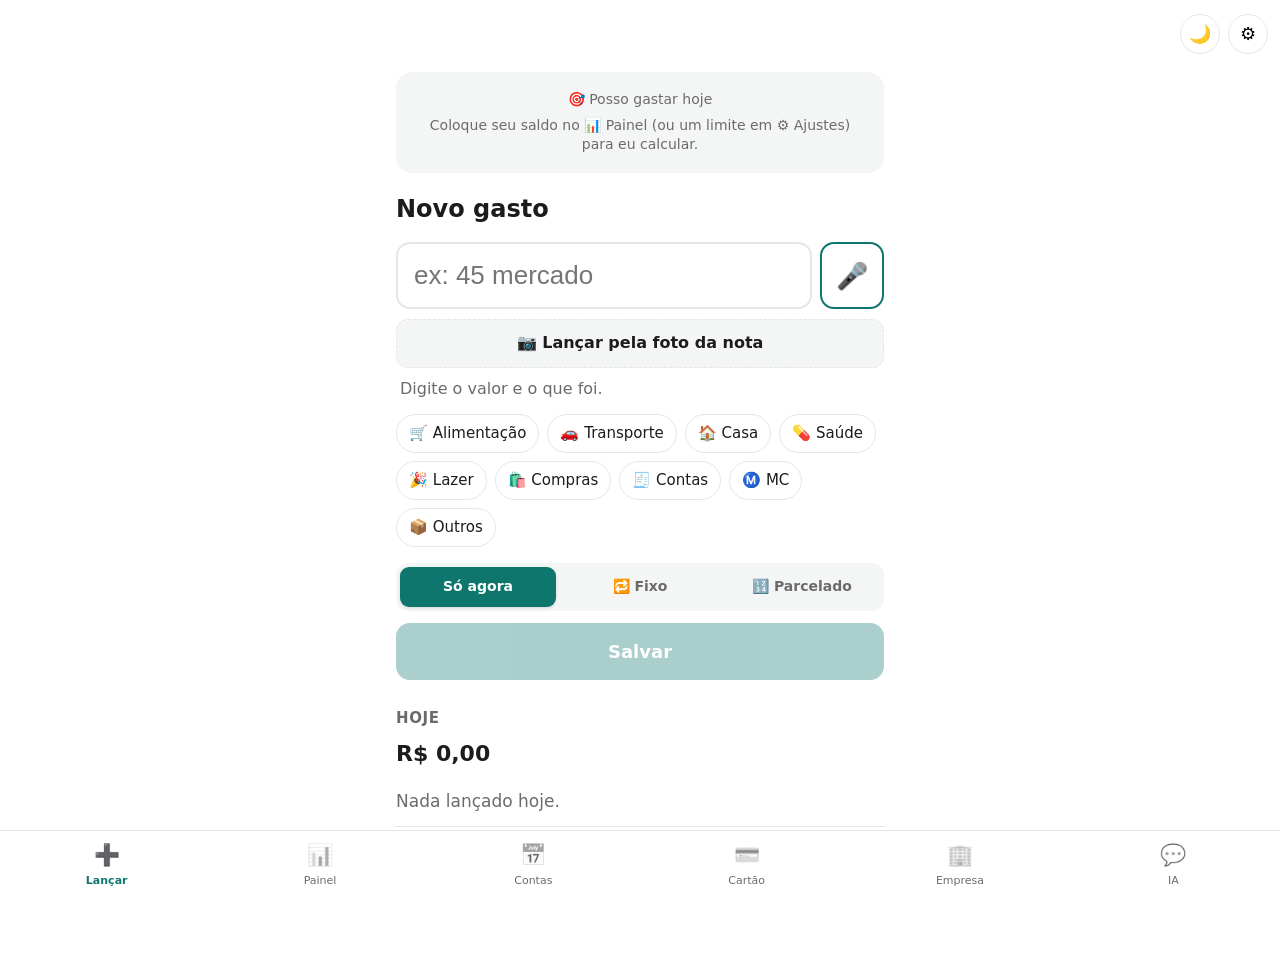
==== index.html @ f0d2cb80 "Lançar pela foto da nota: lê no celular total, loja, data, itens e categoria Usa tesseract.js 5.1.1 " ====
<!doctype html>
<html lang="pt-BR" data-theme="light">
<head>
  <meta charset="utf-8">
  <meta name="viewport" content="width=device-width, initial-scale=1, viewport-fit=cover">
  <title>Meus Gastos</title>
  <meta name="theme-color" content="#ffffff">
  <script>
    // Tema: claro por padrão. Só fica escuro se você escolher.
    try { if (localStorage.getItem('meus-gastos-tema') === 'dark') document.documentElement.dataset.theme = 'dark'; } catch (e) {}
  </script>
  <link rel="manifest" href="manifest.webmanifest">
  <link rel="icon" href="icons/cifrao-192.png">
  <link rel="apple-touch-icon" href="icons/cifrao-192.png">
  <link rel="stylesheet" href="style.css">
</head>
<body>
  <div class="botoes-topo">
    <button id="btn-tema" class="btn-tema" type="button" aria-label="Trocar tema claro/escuro">🌙</button>
    <button id="btn-ajustes" class="btn-tema" type="button" aria-label="Ajustes">⚙️</button>
  </div>

  <main>
    <!-- ABA LANÇAR -->
    <section id="tab-lancar" class="tab active">
      <button id="card-hoje" type="button" class="card hoje-card" aria-expanded="false"></button>
      <h1>Novo gasto</h1>
      <form id="form-gasto" autocomplete="off">
        <div class="linha-entrada">
          <input id="entrada" type="text" inputmode="text" placeholder="ex: 45 mercado" aria-label="Digite valor e descrição">
          <button id="btn-voz" type="button" class="btn-voz" aria-label="Falar o gasto" hidden>🎤</button>
        </div>
        <button id="btn-nota" type="button" class="btn-nota">📷 Lançar pela foto da nota</button>
        <input id="arquivo-nota" type="file" accept="image/*" hidden>
        <div id="preview" class="preview">Digite o valor e o que foi.</div>
        <div id="chips" class="chips"></div>
        <div class="segmento tres" id="tipo-gasto" role="radiogroup" aria-label="Esse gasto se repete?">
          <button type="button" data-tg="agora" class="sel">Só agora</button>
          <button type="button" data-tg="fixo">🔁 Fixo</button>
          <button type="button" data-tg="parcelado">🔢 Parcelado</button>
        </div>
        <div id="grupo-tg-fixo" class="linha-tg" hidden>
          <label for="tg-dia">Vence todo dia</label>
          <input id="tg-dia" type="number" inputmode="numeric" min="1" max="31" placeholder="ex: 10">
        </div>
        <div id="grupo-tg-parc" class="linha-tg" hidden>
          <label for="tg-parcela">Esta é a parcela</label>
          <input id="tg-parcela" type="number" inputmode="numeric" min="1" value="1">
          <label for="tg-total">de</label>
          <input id="tg-total" type="number" inputmode="numeric" min="2" placeholder="12">
          <label for="tg-dia-p">· dia</label>
          <input id="tg-dia-p" type="number" inputmode="numeric" min="1" max="31" placeholder="10">
        </div>
        <button id="btn-salvar" type="submit" class="btn-primary" disabled>Salvar</button>
      </form>

      <div id="nota-painel" class="card nota-painel" hidden>
        <p class="rotulo">🧾 Nota lida</p>
        <p id="nota-status" class="sub"></p>
        <div id="nota-campos" hidden>
          <label for="nota-loja">Onde foi</label>
          <input id="nota-loja" type="text">
          <div class="duas-colunas">
            <div><label for="nota-total">Total pago</label><input id="nota-total" type="text" inputmode="decimal"></div>
            <div><label for="nota-data">Data</label><input id="nota-data" type="date"></div>
          </div>
          <p class="rotulo">Categoria</p>
          <div id="nota-cats" class="chips"></div>
          <details id="nota-detalhes"><summary id="nota-resumo-itens">O que tinha na nota</summary><ul id="nota-itens" class="lista compacta"></ul></details>
          <div class="linha-botoes">
            <button type="button" id="nota-cancelar" class="btn-sec">Cancelar</button>
            <button type="button" id="nota-salvar" class="btn-primary">Salvar gasto</button>
          </div>
        </div>
      </div>
      <div class="hoje">
        <h2>Hoje</h2>
        <p id="hoje-total" class="hoje-total">R$ 0,00</p>
        <ul id="hoje-lista" class="lista"></ul>
      </div>
    </section>

    <!-- ABA PAINEL -->
    <section id="tab-painel" class="tab">
      <div class="mes-nav">
        <button id="mes-ant" type="button" aria-label="Mês anterior">‹</button>
        <h1 id="mes-nome">Mês</h1>
        <button id="mes-prox" type="button" aria-label="Próximo mês">›</button>
      </div>

      <div id="card-saldo" class="card saldo"></div>

      <div class="card destaque">
        <p id="destaque-rotulo" class="rotulo">Ainda posso gastar</p>
        <p id="destaque-valor" class="valor-grande">R$ 0,00</p>
        <div class="barra"><div id="destaque-barra" class="barra-cheia"></div></div>
        <p id="destaque-sub" class="sub"></p>
      </div>

      <button id="painel-compromissos" type="button" class="card compromissos" hidden></button>

      <h2>Por categoria</h2>
      <ul id="lista-cat" class="lista-cat"></ul>

      <h2>Últimos gastos</h2>
      <ul id="lista-ultimos" class="lista"></ul>

      <h2>Entradas</h2>
      <ul id="lista-entradas" class="lista"></ul>
    </section>

    <!-- ABA ASSISTENTE -->
    <section id="tab-assistente" class="tab">
      <h1>Sua assistente</h1>
      <div class="card resumo-ia">
        <p id="ia-resumo" class="ia-resumo"></p>
      </div>

      <h2>Seus gargalos este mês</h2>
      <ul id="ia-gargalos" class="gargalos"></ul>

      <h2>Pergunte à assistente</h2>
      <p class="sub sub-topo">Abre o Claude já com os seus números do mês.</p>
      <div class="perguntas">
        <a class="pergunta" data-pergunta="analise" target="_blank" rel="noopener">📋 Analise meu mês</a>
        <a class="pergunta" data-pergunta="cortar" target="_blank" rel="noopener">✂️ Onde posso cortar?</a>
        <a class="pergunta" data-pergunta="orcamento" target="_blank" rel="noopener">🎯 Monte meu orçamento</a>
        <a class="pergunta" data-pergunta="habito" target="_blank" rel="noopener">🧠 Por que gasto assim?</a>
      </div>
      <form id="form-pergunta" class="card" autocomplete="off">
        <label for="pergunta-livre">Ou escreva sua pergunta</label>
        <input id="pergunta-livre" type="text" placeholder="ex: vale a pena parcelar um celular?">
        <button type="submit" class="btn-primary">Perguntar</button>
      </form>

      <h2>Dica do dia</h2>
      <div class="card"><p id="ia-dica" class="dica"></p></div>
    </section>

    <!-- ABA AJUSTES -->
    <section id="tab-ajustes" class="tab">
      <h1>Ajustes</h1>

      <div class="card">
        <label for="orcamento">Quanto posso gastar por mês?</label>
        <input id="orcamento" type="text" inputmode="decimal" placeholder="ex: 3000">
        <button id="btn-orcamento" type="button" class="btn-primary">Salvar limite</button>
      </div>

      <div class="card">
        <label for="saldo-valor">Quanto você tinha no início?</label>
        <div class="duas-colunas">
          <div><input id="saldo-valor" type="text" inputmode="decimal" placeholder="ex: 2770" aria-label="Saldo inicial"></div>
          <div><input id="saldo-data" type="date" aria-label="Data do saldo inicial"></div>
        </div>
        <button id="btn-saldo" type="button" class="btn-primary">Salvar saldo inicial</button>
        <p class="sub">Some o que tinha em todas as contas nessa data. Depois o app soma o que entra e tira o que sai.</p>
      </div>

      <div class="card">
        <p class="rotulo">Aparência</p>
        <div class="linha-botoes">
          <button type="button" class="btn-sec" data-tema="light">☀️ Claro</button>
          <button type="button" class="btn-sec" data-tema="dark">🌙 Escuro</button>
        </div>
      </div>

      <div class="card">
        <p class="rotulo">💬 Lançamentos do chat</p>
        <p id="sync-status" class="sub">Ainda não buscou.</p>
        <button id="btn-sync" type="button" class="btn-primary">🔄 Buscar do chat agora</button>
      </div>

      <div class="card">
        <label for="lote">Colar vários gastos (um por linha)</label>
        <textarea id="lote" rows="5" placeholder="45 mercado&#10;23,50 uber&#10;ontem 120 farmácia"></textarea>
        <button id="btn-lote" type="button" class="btn-primary">Adicionar todos</button>
        <p id="lote-msg" class="sub"></p>
      </div>

      <div class="card">
        <p class="rotulo">Cópia de segurança</p>
        <div class="linha-botoes">
          <button id="btn-exportar" type="button" class="btn-sec">Baixar backup</button>
          <label class="btn-sec" for="arquivo-import">Restaurar backup</label>
          <input id="arquivo-import" type="file" accept="application/json" hidden>
        </div>
      </div>
    </section>
    <!-- ABA CONTAS -->
    <section id="tab-contas" class="tab">
      <h1>Contas</h1>

      <div class="card resumo-contas">
        <p class="rotulo-suave">Ainda vai sair este mês</p>
        <p id="ct-apagar" class="valor-medio">R$ 0,00</p>
        <p id="ct-apagar-sub" class="sub"></p>
        <div id="ct-proximos" class="proximos"></div>
      </div>

      <div class="segmento" role="tablist">
        <button type="button" data-seg2="contas" class="sel">📅 Contas e parcelas</button>
        <button type="button" data-seg2="neg">⚠️ Negativações</button>
      </div>

      <div id="seg-neg" hidden>
        <div class="card neg-resumo">
          <span class="rotulo-suave">Total negativado</span>
          <strong id="neg-total" class="valor-medio num">R$ 0,00</strong>
          <p id="neg-sub" class="sub">Fica separado: não entra no saldo, nas despesas nem no "posso gastar hoje".</p>
        </div>
        <ul id="neg-lista" class="lista-contas"></ul>
        <button id="btn-nova-neg" type="button" class="btn-sec largo">+ Adicionar negativação</button>
        <form id="form-neg" class="card" autocomplete="off" hidden>
          <label for="neg-credor">Com quem é a dívida?</label>
          <input id="neg-credor" type="text" placeholder="ex: banco, loja, operadora">
          <label for="neg-valor">Valor no Serasa</label>
          <input id="neg-valor" type="text" inputmode="decimal" placeholder="ex: 1500">
          <label for="neg-obs">Observação (opcional)</label>
          <input id="neg-obs" type="text" placeholder="ex: desde 2024, tem acordo no Serasa">
          <div class="linha-botoes">
            <button type="button" id="neg-cancelar" class="btn-sec">Cancelar</button>
            <button type="submit" class="btn-primary">Salvar</button>
          </div>
        </form>
      </div>

      <div id="seg-contas">
        <form id="form-agora" class="card agora" autocomplete="off">
          <label for="agora-texto">⚡ Paguei agora</label>
          <div class="linha-entrada">
            <input id="agora-texto" type="text" placeholder="ex: 70 maconha">
            <button type="submit" id="agora-salvar" class="btn-pagar" disabled>Salvar</button>
          </div>
          <p id="agora-preview" class="sub">Já pagou? Digite o valor e o que foi. Entra direto como pago.</p>
        </form>
        <ul id="lista-contas" class="lista-contas"></ul>
        <button id="btn-nova-conta" type="button" class="btn-sec largo">+ Nova conta</button>

        <form id="form-conta" class="card" autocomplete="off" hidden>
          <label for="conta-nome">Nome da conta</label>
          <input id="conta-nome" type="text" placeholder="ex: financiamento da moto">

          <p class="rotulo">Tipo</p>
          <div class="chips" id="conta-tipos">
            <button type="button" class="chip sel" data-tipo="fixa">🔁 Fixa todo mês</button>
            <button type="button" class="chip" data-tipo="parcelada">🔢 Parcelada</button>
            <button type="button" class="chip" data-tipo="unica">1️⃣ Só uma vez</button>
          </div>

          <label for="conta-valor" id="conta-valor-rotulo">Valor por mês</label>
          <input id="conta-valor" type="text" inputmode="decimal" placeholder="ex: 1011">

          <div id="grupo-parcelas" class="duas-colunas" hidden>
            <div><label for="conta-total">Total de parcelas</label><input id="conta-total" type="number" inputmode="numeric" min="1" placeholder="ex: 48"></div>
            <div><label for="conta-pagas">Já paguei</label><input id="conta-pagas" type="number" inputmode="numeric" min="0" placeholder="ex: 12"></div>
          </div>

          <div id="grupo-dia">
            <label for="conta-dia">Dia do vencimento</label>
            <input id="conta-dia" type="number" inputmode="numeric" min="1" max="31" placeholder="ex: 10">
            <label class="check"><input id="conta-paga-mes" type="checkbox"> A deste mês já está paga</label>
          </div>

          <div id="grupo-data" hidden>
            <label for="conta-data">Vence em</label>
            <input id="conta-data" type="date">
          </div>

          <p id="conta-preview" class="preview"></p>
          <div class="linha-botoes">
            <button type="button" id="conta-cancelar" class="btn-sec">Cancelar</button>
            <button type="submit" class="btn-primary">Salvar conta</button>
          </div>
        </form>
      </div>

    </section>
    <!-- ABA CARTÃO -->
    <section id="tab-cartao" class="tab">
      <h1>Cartão de crédito</h1>
      <div class="card resumo-contas">
        <p class="rotulo-suave">Dívida total nos cartões</p>
        <p id="cc-divida" class="valor-medio">R$ 0,00</p>
        <p id="cc-divida-sub" class="sub"></p>
      </div>
      <div id="seg-cartoes">
        <div id="lista-cartoes"></div>

        <form id="form-compra" class="card" autocomplete="off" hidden>
          <label for="compra-texto">Nova compra no cartão</label>
          <div class="segmento tres" id="tipo-compra" role="radiogroup" aria-label="Tipo de compra">
            <button type="button" data-tc="nova" class="sel">🛒 Nova</button>
            <button type="button" data-tc="andamento">🔢 Já parcelada</button>
            <button type="button" data-tc="fixa">🔁 Fixa</button>
          </div>
          <input id="compra-texto" type="text" placeholder="ex: 300 celular 10x">
          <div id="grupo-andamento" class="linha-tg" hidden>
            <label for="compra-k">Estou na parcela</label>
            <input id="compra-k" type="number" inputmode="numeric" min="1" placeholder="5">
            <label for="compra-n">de</label>
            <input id="compra-n" type="number" inputmode="numeric" min="2" placeholder="10">
          </div>
          <select id="compra-cartao" aria-label="Cartão" hidden></select>
          <p id="compra-preview" class="preview">Valor, o que foi e parcelas. Ex: 10x de 30 tênis</p>
          <button type="submit" id="compra-salvar" class="btn-primary" disabled>Salvar compra</button>
        </form>

        <button id="btn-novo-cartao" type="button" class="btn-sec largo">+ Novo cartão</button>
        <form id="form-cartao" class="card" autocomplete="off" hidden>
          <label for="cartao-nome">Nome do cartão</label>
          <input id="cartao-nome" type="text" placeholder="ex: Nubank">
          <label for="cartao-limite">Limite</label>
          <input id="cartao-limite" type="text" inputmode="decimal" placeholder="ex: 2000">
          <div class="duas-colunas">
            <div><label for="cartao-fecha">Dia que fecha</label><input id="cartao-fecha" type="number" inputmode="numeric" min="1" max="31" placeholder="ex: 3"></div>
            <div><label for="cartao-vence">Dia que vence</label><input id="cartao-vence" type="number" inputmode="numeric" min="1" max="31" placeholder="ex: 10"></div>
          </div>
          <div class="linha-botoes">
            <button type="button" id="cartao-cancelar" class="btn-sec">Cancelar</button>
            <button type="submit" class="btn-primary">Salvar cartão</button>
          </div>
        </form>
      </div>
    </section>

    <!-- ABA EMPRESA -->
    <section id="tab-empresa" class="tab">
      <div id="emp-cabecalho" class="emp-cabecalho"></div>
      <form id="form-emp-dados" class="card" autocomplete="off" hidden>
        <label for="emp-nome">Nome da empresa</label>
        <input id="emp-nome" type="text">
        <label for="emp-cnpj">CNPJ</label>
        <input id="emp-cnpj" type="text" inputmode="numeric" placeholder="00.000.000/0000-00">
        <div class="linha-botoes">
          <button type="button" id="emp-dados-cancelar" class="btn-sec">Cancelar</button>
          <button type="submit" class="btn-primary">Salvar</button>
        </div>
      </form>

      <div id="emp-saldo" class="card saldo"></div>

      <form id="form-emp" class="card" autocomplete="off">
        <div class="segmento tres" id="tipo-emp" role="radiogroup" aria-label="Tipo de movimento">
          <button type="button" data-te="entrada" class="sel">💰 Entrou</button>
          <button type="button" data-te="despesa">🧾 Despesa</button>
          <button type="button" data-te="retirada">💸 Liberar p/ mim</button>
        </div>
        <input id="emp-texto" type="text" placeholder="ex: 540 Ademicon">
        <label class="check" id="emp-previsto-linha"><input id="emp-previsto" type="checkbox"> Ainda vai entrar (não caiu)</label>
        <p id="emp-preview" class="preview">Valor e o que foi.</p>
        <button type="submit" id="emp-salvar" class="btn-primary" disabled>Salvar</button>
      </form>

      <h2>Movimentos do mês</h2>
      <ul id="emp-lista" class="lista"></ul>
    </section>
    <p id="versao" class="sub versao"></p>
  </main>

  <div id="toast" class="toast" hidden>
    <span id="toast-text"></span>
    <button id="toast-undo" type="button">Desfazer</button>
  </div>

  <nav class="abas">
    <button data-tab="lancar" class="ativa"><span>➕</span>Lançar</button>
    <button data-tab="painel"><span>📊</span>Painel</button>
    <button data-tab="contas"><span>📅</span>Contas</button>
    <button data-tab="cartao"><span>💳</span>Cartão</button>
    <button data-tab="empresa"><span>🏢</span>Empresa</button>
    <button data-tab="assistente"><span>💬</span>IA</button>
    <button data-tab="ajustes" hidden><span>⚙️</span>Ajustes</button>
  </nav>

  <script src="app.js"></script>
  <script src="contas.js"></script>
  <script src="saldo.js"></script>
  <script src="assistente.js"></script>
  <script src="voz.js"></script>
  <script src="sync.js"></script>
  <script src="tipo-gasto.js"></script>
  <script src="empresa.js"></script>
  <script src="dividas.js"></script>
  <script src="hoje.js"></script>
  <script src="pago-agora.js"></script>
  <script src="nota.js"></script>
</body>
</html>
---- style.css ----
:root {
  --bg: #ffffff;
  --card: #ffffff;
  --soft: #f4f6f5;
  --text: #1c1c1c;
  --muted: #6b6b6b;
  --line: #e6e6e3;
  --accent: #0f766e;
  --ok: #16a34a;
  --warn: #d97706;
  --bad: #dc2626;
  --bar-bg: #ececea;
  color-scheme: light;
}
[data-theme="dark"] {
  color-scheme: dark;
    --bg: #121212;
    --card: #1d1d1d;
    --text: #f2f2f2;
    --muted: #a0a0a0;
    --line: #2c2c2c;
    --accent: #2dd4bf;
  --bar-bg: #2a2a2a;
  --soft: #1a1a1a;
}

* { box-sizing: border-box; }
html, body { margin: 0; }
body {
  background: var(--bg);
  color: var(--text);
  font-family: system-ui, -apple-system, "Segoe UI", Roboto, sans-serif;
  font-size: 17px;
  line-height: 1.4;
  padding-bottom: calc(76px + env(safe-area-inset-bottom));
}
main { max-width: 520px; margin: 0 auto; padding: 20px 16px; }
h1 { font-size: 24px; margin: 4px 0 16px; }
h2 { font-size: 15px; color: var(--muted); font-weight: 600; margin: 28px 0 10px; text-transform: uppercase; letter-spacing: .04em; }

.tab { display: none; }
.tab.active { display: block; }

/* Entrada */
.linha-entrada { display: flex; gap: 8px; }
.btn-voz {
  flex: 0 0 64px; border-radius: 14px; border: 2px solid var(--accent);
  background: var(--card); font-size: 26px;
}
.btn-voz.ouvindo { background: var(--bad); border-color: var(--bad); animation: pulsar 1s infinite; }
@keyframes pulsar { 50% { opacity: .6; } }
@media (prefers-reduced-motion: reduce) { .btn-voz.ouvindo { animation: none; } }
#entrada {
  flex: 1; min-width: 0;
  width: 100%;
  font-size: 26px;
  padding: 16px;
  border: 2px solid var(--line);
  border-radius: 14px;
  background: var(--card);
  color: var(--text);
  outline: none;
}
#entrada:focus { border-color: var(--accent); }
.preview { margin: 10px 4px 14px; color: var(--muted); font-size: 16px; min-height: 22px; }
.preview strong { color: var(--text); }

.chips { display: flex; flex-wrap: wrap; gap: 8px; margin-bottom: 16px; }
.chip {
  border: 1.5px solid var(--line);
  background: var(--card);
  color: var(--text);
  border-radius: 999px;
  padding: 8px 12px;
  font-size: 15px;
}
.chip.sel { border-color: var(--accent); background: var(--accent); color: #fff; }

button { font: inherit; cursor: pointer; }
.btn-primary {
  width: 100%;
  background: var(--accent);
  color: #fff;
  border: 0;
  border-radius: 14px;
  padding: 16px;
  font-size: 18px;
  font-weight: 600;
}
.btn-primary:disabled { opacity: .35; }
.btn-sec {
  display: inline-block;
  text-align: center;
  flex: 1;
  background: transparent;
  color: var(--accent);
  border: 1.5px solid var(--accent);
  border-radius: 12px;
  padding: 12px;
  font-size: 15px;
  font-weight: 600;
}
.linha-botoes { display: flex; gap: 10px; }

.toast {
  position: fixed; z-index: 20;
  left: max(16px, env(safe-area-inset-left)); right: max(16px, env(safe-area-inset-right));
  bottom: calc(78px + env(safe-area-inset-bottom));
  max-width: 488px; margin: 0 auto; gap: 12px;
  box-shadow: 0 6px 20px rgba(0,0,0,.18);
  display: flex; justify-content: space-between; align-items: center;
  background: var(--text); color: var(--bg);
  border-radius: 12px; padding: 12px 14px;
}
.toast button { background: none; border: 0; color: #5eead4; font-weight: 700; }
.toast[hidden] { display: none; }

.hoje-total { font-size: 22px; font-weight: 700; margin: 0 0 8px; }

/* Listas */
.lista { list-style: none; margin: 0; padding: 0; }
.lista li {
  display: flex; align-items: center; gap: 12px;
  padding: 12px 0; border-bottom: 1px solid var(--line);
}
.lista .emoji { font-size: 22px; width: 28px; text-align: center; }
.lista .desc { flex: 1; min-width: 0; }
.lista .desc small { display: block; color: var(--muted); font-size: 13px; }
.lista .val { font-weight: 600; white-space: nowrap; }
.lista .del { background: none; border: 0; color: var(--muted); font-size: 18px; padding: 4px 6px; }
.vazio { color: var(--muted); padding: 12px 0; }

/* Painel */
.mes-nav { display: flex; align-items: center; justify-content: space-between; }
.mes-nav h1 { margin: 4px 0 16px; }
.mes-nav button { background: none; border: 0; font-size: 30px; color: var(--text); padding: 0 12px 10px; }

.card { background: var(--card); border-radius: 16px; padding: 18px; margin-bottom: 14px; border: 1px solid var(--line); }
.card label, .rotulo { display: block; font-weight: 600; margin: 0 0 10px; }
.card input, .card textarea {
  width: 100%; font-size: 18px; padding: 12px;
  border: 1.5px solid var(--line); border-radius: 12px;
  background: var(--soft); color: var(--text); margin-bottom: 12px; font-family: inherit;
}
.destaque { text-align: center; padding: 26px 18px; }
.destaque .rotulo { color: var(--muted); font-weight: 500; }
.valor-grande { font-size: 42px; font-weight: 800; margin: 0 0 14px; }
.sub { color: var(--muted); font-size: 14px; margin: 10px 0 0; }

.barra { height: 12px; background: var(--bar-bg); border-radius: 999px; overflow: hidden; }
.barra-cheia { height: 100%; width: 0; background: var(--ok); border-radius: 999px; transition: width .3s; }
.ok { color: var(--ok); } .warn { color: var(--warn); } .bad { color: var(--bad); }

.lista-cat { list-style: none; margin: 0; padding: 0; }
.lista-cat li { margin-bottom: 14px; }
.lista-cat .topo { display: flex; justify-content: space-between; margin-bottom: 6px; }
.lista-cat .barra { height: 8px; }
.lista-cat .barra-cheia { background: var(--accent); }

/* Abas */
.abas {
  position: fixed; left: 0; right: 0; bottom: 0;
  display: flex; background: var(--card); border-top: 1px solid var(--line);
  padding-bottom: env(safe-area-inset-bottom);
}
.abas button {
  flex: 1; background: none; border: 0; color: var(--muted);
  padding: 10px 0 12px; font-size: 13px; display: flex; flex-direction: column; align-items: center; gap: 2px;
}
.abas button span { font-size: 22px; filter: grayscale(1); opacity: .6; }
.abas button.ativa { color: var(--accent); font-weight: 700; }
.abas button.ativa span { filter: none; opacity: 1; }

/* Botão de tema */
.btn-tema {
  position: absolute; top: calc(14px + env(safe-area-inset-top)); right: max(12px, env(safe-area-inset-right)); z-index: 5;
  width: 40px; height: 40px; border-radius: 50%;
  border: 1px solid var(--line); background: var(--card); font-size: 18px;
}
main h1 { padding-right: 48px; }
.btn-sec.sel { background: var(--accent); color: #fff; }

/* Assistente */
.resumo-ia { background: var(--soft); border: 0; }
.ia-resumo { margin: 0; font-size: 18px; line-height: 1.5; }
.ia-resumo strong { color: var(--accent); }
.gargalos { list-style: none; margin: 0; padding: 0; display: grid; gap: 10px; }
.gargalos li { border: 1px solid var(--line); border-left-width: 5px; border-radius: 12px; padding: 12px 14px; background: var(--card); }
.gargalos li.bad { border-left-color: var(--bad); }
.gargalos li.warn { border-left-color: var(--warn); }
.gargalos li.ok { border-left-color: var(--ok); }
.gargalos li.info { border-left-color: var(--accent); }
.gargalos b { display: block; margin-bottom: 4px; color: var(--text); }
.gargalos p { margin: 0; color: var(--muted); font-size: 15px; }
.gargalos .acao { margin-top: 6px; color: var(--text); font-size: 15px; }
.sub-topo { margin: -4px 0 10px; }
.perguntas { display: grid; grid-template-columns: 1fr 1fr; gap: 8px; margin-bottom: 14px; }
.pergunta {
  display: block; text-decoration: none; color: var(--text);
  border: 1.5px solid var(--line); border-radius: 12px; padding: 12px; font-size: 15px; background: var(--card);
}
.pergunta:active { border-color: var(--accent); }
.dica { margin: 0; line-height: 1.5; }
.abas button { font-size: 12px; }

/* Contas e cartões */
.rotulo-suave { display: block; color: var(--muted); font-size: 14px; margin: 0 0 4px; }
.valor-medio { display: block; font-size: 30px; font-weight: 800; margin: 0; font-variant-numeric: tabular-nums; }
.num { font-variant-numeric: tabular-nums; }
.resumo-contas { background: var(--soft); border: 0; }
.proximos { display: grid; grid-template-columns: repeat(3, 1fr); gap: 8px; margin-top: 14px; }
.proximos div { background: var(--card); border-radius: 10px; padding: 8px 10px; }
.proximos small { display: block; color: var(--muted); font-size: 12px; }
.proximos strong { font-size: 15px; }
.compromissos { width: 100%; text-align: left; display: grid; gap: 4px; color: var(--text); font: inherit; cursor: pointer; }
.compromissos .sub { margin: 0; }
.compromissos .sub:last-child { color: var(--accent); font-weight: 600; }

.segmento { display: grid; grid-template-columns: 1fr 1fr; gap: 6px; background: var(--soft); padding: 4px; border-radius: 12px; margin: 18px 0 14px; }
.segmento button { border: 0; background: none; color: var(--muted); padding: 10px 6px; border-radius: 9px; font-size: 15px; font-weight: 600; }
.segmento button.sel { background: var(--card); color: var(--text); box-shadow: 0 1px 3px rgba(0,0,0,.12); }

.lista-contas { list-style: none; margin: 0 0 12px; padding: 0; display: grid; gap: 10px; }
.conta { border: 1px solid var(--line); border-left-width: 5px; border-radius: 12px; padding: 12px 14px; display: grid; gap: 8px; }
.conta.st-atrasada { border-left-color: var(--bad); }
.conta.st-pagar { border-left-color: var(--warn); }
.conta.st-emdia { border-left-color: var(--ok); }
.conta.st-quitada { border-left-color: var(--line); opacity: .7; }
.conta-topo { display: flex; justify-content: space-between; align-items: center; gap: 10px; font-weight: 600; }
.conta-topo span { min-width: 0; overflow-wrap: anywhere; }
.conta-tags { display: flex; flex-wrap: wrap; gap: 6px; }
.tag { font-size: 13px; padding: 3px 8px; border-radius: 999px; background: var(--soft); color: var(--muted); }
.tag-atrasada { color: var(--bad); font-weight: 600; }
.tag-pagar { color: var(--warn); font-weight: 600; }
.tag-emdia { color: var(--ok); }
.conta .sub { margin: 0; }
.barra.fina { height: 6px; }
.barra.fina .barra-cheia { background: var(--accent); }
.conta-acoes { display: flex; justify-content: space-between; align-items: center; gap: 10px; }
.btn-pagar { background: var(--accent); color: #fff; border: 0; border-radius: 10px; padding: 10px 14px; font-weight: 700; font-size: 15px; }
.btn-link { background: none; border: 0; color: var(--muted); font-size: 14px; padding: 6px; margin-left: auto; text-decoration: underline; }
.largo { width: 100%; display: block; margin-bottom: 12px; }
.btn-sec.largo { padding: 14px; }

.duas-colunas { display: grid; grid-template-columns: 1fr 1fr; gap: 10px; }
.duas-colunas > div { min-width: 0; }
.check { display: flex !important; align-items: center; gap: 8px; font-weight: 500 !important; margin-bottom: 12px !important; }
.check input { width: 20px !important; height: 20px; margin: 0 !important; }
.card select { width: 100%; font-size: 17px; padding: 12px; border: 1.5px solid var(--line); border-radius: 12px; background: var(--soft); color: var(--text); margin-bottom: 12px; }
#form-conta .linha-botoes .btn-primary, #form-cartao .linha-botoes .btn-primary { flex: 1.4; }

.cartao { display: grid; gap: 8px; }
.cartao .sub { margin: 0; }
.linha-valor { display: flex; justify-content: space-between; align-items: baseline; gap: 10px; }
.fatura { background: var(--soft); border-radius: 12px; padding: 12px; display: grid; gap: 8px; }
.fatura-topo { display: flex; justify-content: space-between; gap: 10px; font-weight: 600; }
.lista.compacta li { padding: 8px 0; }
.lista.compacta .emoji { font-size: 18px; }

/* Detalhe escondido e categorias que abrem */
.lista li.item { flex-wrap: wrap; cursor: pointer; }
.lista li.item.aberto { background: var(--soft); border-radius: 12px; padding-left: 8px; padding-right: 4px; }
.tem-nota { color: var(--muted); font-weight: 700; }
.detalhe { flex-basis: 100%; display: flex; flex-wrap: wrap; align-items: center; gap: 6px 12px; padding: 4px 0 2px 40px; cursor: default; }
.detalhe > span:first-child { flex-basis: 100%; font-weight: 600; }
.detalhe .btn-link { margin-left: 0; padding: 4px 0; }
.nota-input { flex: 1; min-width: 0; font-size: 16px; padding: 10px; border: 1.5px solid var(--line); border-radius: 10px; background: var(--card); color: var(--text); }
.cat-botao { all: unset; display: block; width: 100%; cursor: pointer; box-sizing: border-box; }
.cat-botao:focus-visible { outline: 2px solid var(--accent); outline-offset: 4px; border-radius: 6px; }
.seta { color: var(--muted); font-size: 14px; }
.lista.dentro { margin: 8px 0 4px; padding-left: 8px; border-left: 2px solid var(--line); }

[hidden] { display: none !important; }

/* Saldo */
.saldo { display: grid; gap: 6px; text-align: center; }
.saldo .valor-grande { margin: 0 0 6px; }
.saldo .linha-entrada { margin-top: 4px; }
.saldo .linha-entrada input { flex: 1; min-width: 0; font-size: 18px; padding: 12px; border: 1.5px solid var(--line); border-radius: 12px; background: var(--soft); color: var(--text); }
.saldo-linhas { display: grid; grid-template-columns: 1fr auto; gap: 4px 12px; text-align: left; font-size: 15px; color: var(--muted); max-width: 320px; margin: 0 auto; width: 100%; }
.saldo-linhas b { color: var(--text); text-align: right; }
.saldo-linhas b.ok { color: var(--ok); }
.saldo-depois { margin: 8px 0 0; padding-top: 10px; border-top: 1px solid var(--line); font-size: 15px; color: var(--muted); }
.a-receber { text-align: left; background: var(--soft); border-radius: 12px; padding: 10px 12px; margin-top: 6px; }
.a-receber .lista li { gap: 8px; }
.a-receber .btn-pagar { padding: 7px 10px; font-size: 14px; }

/* Fixo / parcelado no lançar */
.segmento.tres { grid-template-columns: repeat(3, 1fr); margin: 0 0 12px; }
.segmento.tres button { font-size: 14px; padding: 10px 4px; }
.linha-tg { display: flex; flex-wrap: wrap; align-items: center; gap: 8px; margin: 0 0 14px; color: var(--muted); font-size: 15px; }
.linha-tg input { width: 64px; font-size: 18px; padding: 10px; border: 1.5px solid var(--line); border-radius: 10px; background: var(--soft); color: var(--text); text-align: center; }
.versao { text-align: center; margin-top: 30px; opacity: .6; }
.segmento.tres button.sel { background: var(--accent); color: #fff; }

/* Botões do topo, cartão e empresa */
.botoes-topo { position: absolute; top: calc(14px + env(safe-area-inset-top)); right: max(12px, env(safe-area-inset-right)); display: flex; gap: 8px; z-index: 5; }
.botoes-topo .btn-tema { position: static; }
main h1 { padding-right: 100px; }
.abas button { font-size: 11px; min-width: 0; }
.abas button span { font-size: 21px; }
.compras-ativas { background: var(--soft); border-radius: 12px; padding: 10px 12px; }
.compras-ativas summary { cursor: pointer; font-weight: 600; font-size: 15px; }
.emp-cabecalho h1 { margin-bottom: 4px; }
.btn-link.inline { display: inline; padding: 0; margin: 0; font-size: 14px; }
#emp-saldo .btn-primary { margin-top: 10px; }

/* Posso gastar hoje */
.hoje-card { width: 100%; display: grid; gap: 2px; text-align: center; font: inherit; color: var(--text); cursor: pointer; background: var(--soft); border: 0; margin-top: 52px; }
.hoje-card .valor-grande { margin: 2px 0; }
.hoje-card .sub { margin: 0; }
.ver-conta { color: var(--accent) !important; font-size: 13px !important; margin-top: 4px !important; }
.hoje-conta { display: grid; grid-template-columns: 1fr auto; gap: 4px 12px; text-align: left; font-size: 14px; color: var(--muted); margin-top: 10px; padding-top: 10px; border-top: 1px solid var(--line); }
.hoje-conta b { color: var(--text); text-align: right; }
#tab-lancar h1 { margin-top: 20px; }

/* Negativações */
.neg-resumo { background: var(--soft); border: 0; }
.conta.st-neg { border-left-color: var(--muted); }
.check.troca { font-size: 15px; margin: 0 !important; }
.btn-desmarcar { background: none; border: 1.5px solid var(--line); color: var(--text); border-radius: 10px; padding: 8px 12px; font-size: 14px; font-weight: 600; }
.conta-acoes { flex-wrap: wrap; }
.btn-paga { background: none; border: 1.5px solid var(--ok); color: var(--ok); border-radius: 10px; padding: 10px 14px; font-weight: 700; font-size: 15px; }
.agora { background: var(--soft); border: 0; }
.agora label { margin-bottom: 8px; }
.agora .linha-entrada input { flex: 1; min-width: 0; font-size: 18px; padding: 12px; border: 1.5px solid var(--line); border-radius: 12px; background: var(--card); color: var(--text); margin: 0; }
.agora .sub { margin: 8px 0 0; }

/* Foto da nota */
.btn-nota { width: 100%; margin: 10px 0 0; background: var(--soft); border: 1.5px dashed var(--line); color: var(--text); border-radius: 12px; padding: 12px; font-size: 16px; font-weight: 600; }
.nota-painel { margin-top: 14px; }
.nota-painel input { width: 100%; }
#nota-detalhes { background: var(--soft); border-radius: 12px; padding: 10px 12px; margin-bottom: 12px; }
#nota-detalhes summary { cursor: pointer; font-weight: 600; font-size: 15px; }
.itens-nota { flex-basis: 100%; font-size: 13px; color: var(--muted); line-height: 1.5; }
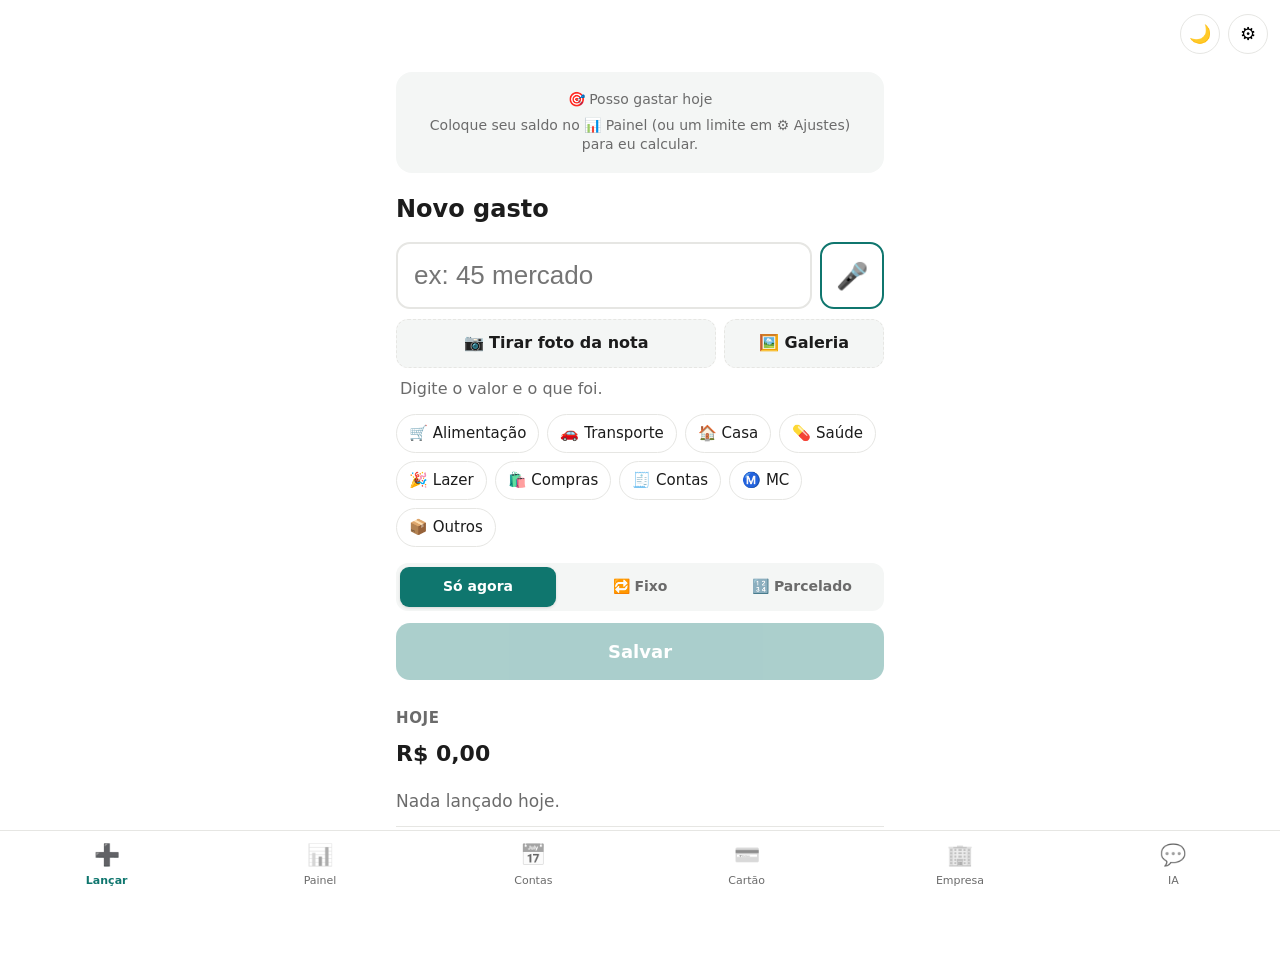
==== commit afa07bc2: "Nota: botão que abre a câmera direto e outro para a galeria Co-Authored-By: Claude Opus 5.5 <noreply" ====
--- a/index.html
+++ b/index.html
@@ -30,7 +30,11 @@
           <input id="entrada" type="text" inputmode="text" placeholder="ex: 45 mercado" aria-label="Digite valor e descrição">
           <button id="btn-voz" type="button" class="btn-voz" aria-label="Falar o gasto" hidden>🎤</button>
         </div>
-        <button id="btn-nota" type="button" class="btn-nota">📷 Lançar pela foto da nota</button>
+        <div class="linha-nota">
+          <button id="btn-nota-camera" type="button" class="btn-nota">📷 Tirar foto da nota</button>
+          <button id="btn-nota" type="button" class="btn-nota galeria">🖼️ Galeria</button>
+        </div>
+        <input id="arquivo-nota-camera" type="file" accept="image/*" capture="environment" hidden>
         <input id="arquivo-nota" type="file" accept="image/*" hidden>
         <div id="preview" class="preview">Digite o valor e o que foi.</div>
         <div id="chips" class="chips"></div>
--- a/style.css
+++ b/style.css
@@ -333,3 +333,5 @@
 #nota-detalhes { background: var(--soft); border-radius: 12px; padding: 10px 12px; margin-bottom: 12px; }
 #nota-detalhes summary { cursor: pointer; font-weight: 600; font-size: 15px; }
 .itens-nota { flex-basis: 100%; font-size: 13px; color: var(--muted); line-height: 1.5; }
+.linha-nota { display: grid; grid-template-columns: 2fr 1fr; gap: 8px; }
+.linha-nota .btn-nota { margin-top: 10px; }
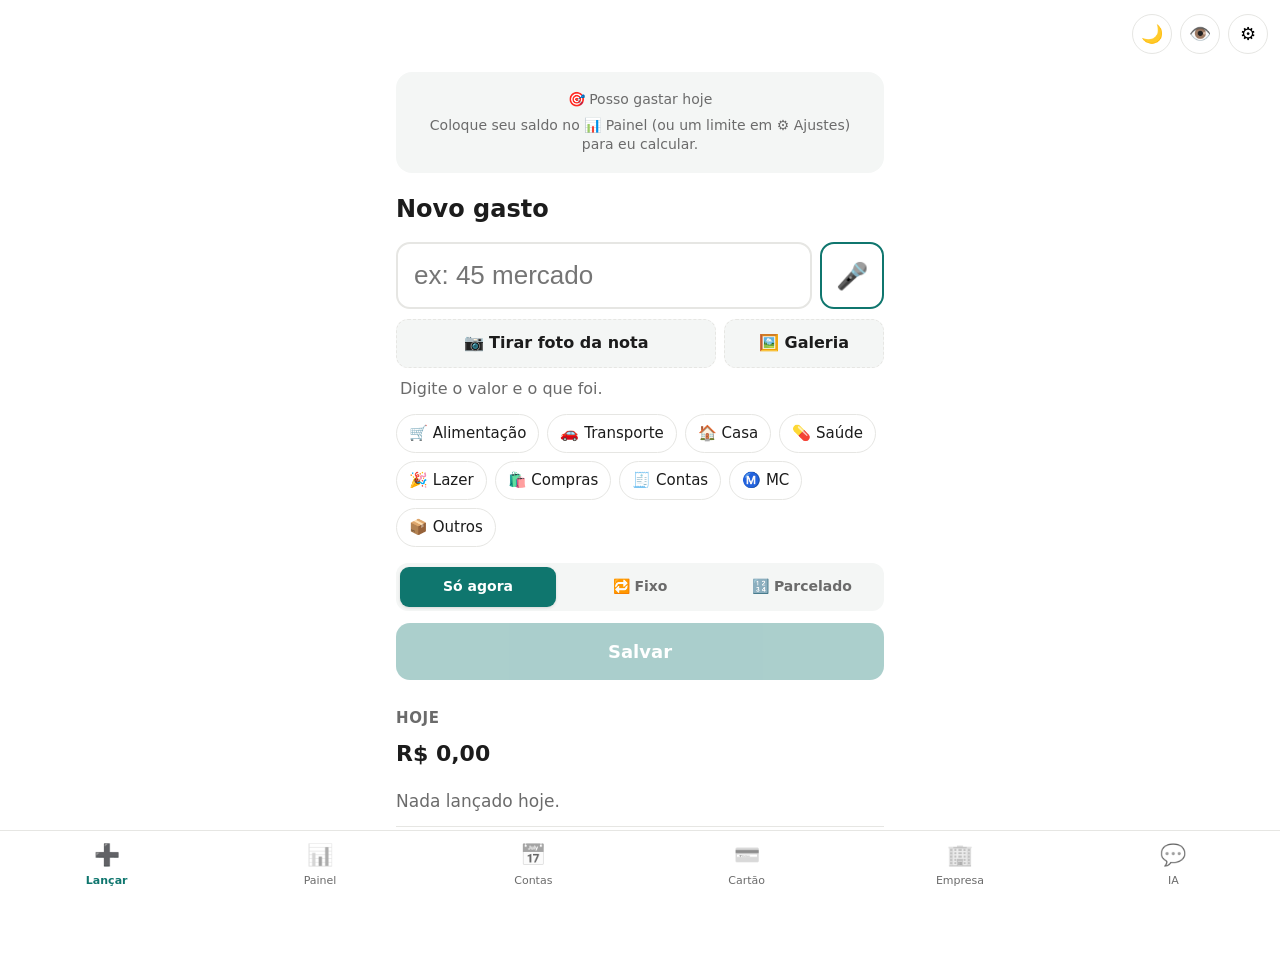
==== commit c0aed3ee: "Botão 👁️ para esconder todos os valores do app Co-Authored-By: Claude Opus 5.5 <noreply@anthropic.co" ====
--- a/index.html
+++ b/index.html
@@ -17,6 +17,7 @@
 <body>
   <div class="botoes-topo">
     <button id="btn-tema" class="btn-tema" type="button" aria-label="Trocar tema claro/escuro">🌙</button>
+    <button id="btn-olho" class="btn-tema" type="button" aria-label="Esconder valores">👁️</button>
     <button id="btn-ajustes" class="btn-tema" type="button" aria-label="Ajustes">⚙️</button>
   </div>
 
@@ -198,6 +199,7 @@
       <div class="card resumo-contas">
         <p class="rotulo-suave">Ainda vai sair este mês</p>
         <p id="ct-apagar" class="valor-medio">R$ 0,00</p>
+        <p id="ct-atraso" class="alerta-atraso" hidden></p>
         <p id="ct-apagar-sub" class="sub"></p>
         <div id="ct-proximos" class="proximos"></div>
       </div>
--- a/style.css
+++ b/style.css
@@ -335,3 +335,10 @@
 .itens-nota { flex-basis: 100%; font-size: 13px; color: var(--muted); line-height: 1.5; }
 .linha-nota { display: grid; grid-template-columns: 2fr 1fr; gap: 8px; }
 .linha-nota .btn-nota { margin-top: 10px; }
+.oferta-neg { margin: 0; font-size: 15px; display: flex; align-items: center; gap: 8px; flex-wrap: wrap; }
+.alerta-atraso { margin: 8px 0 0; padding: 8px 10px; border-radius: 10px; background: color-mix(in srgb, var(--bad) 12%, transparent); color: var(--bad); font-size: 14px; }
+.conta.st-atrasada { background: color-mix(in srgb, var(--bad) 5%, var(--card)); }
+.selo-serasa { display: inline-block; vertical-align: middle; font-size: 11px; font-weight: 700; letter-spacing: .03em; padding: 2px 6px; border-radius: 6px; background: #e6007e; color: #fff; margin-left: 4px; }
+main h1 { padding-right: 150px; }
+.mes-nav { margin-top: 52px; }
+.mes-nav h1 { padding-right: 0; text-align: center; }
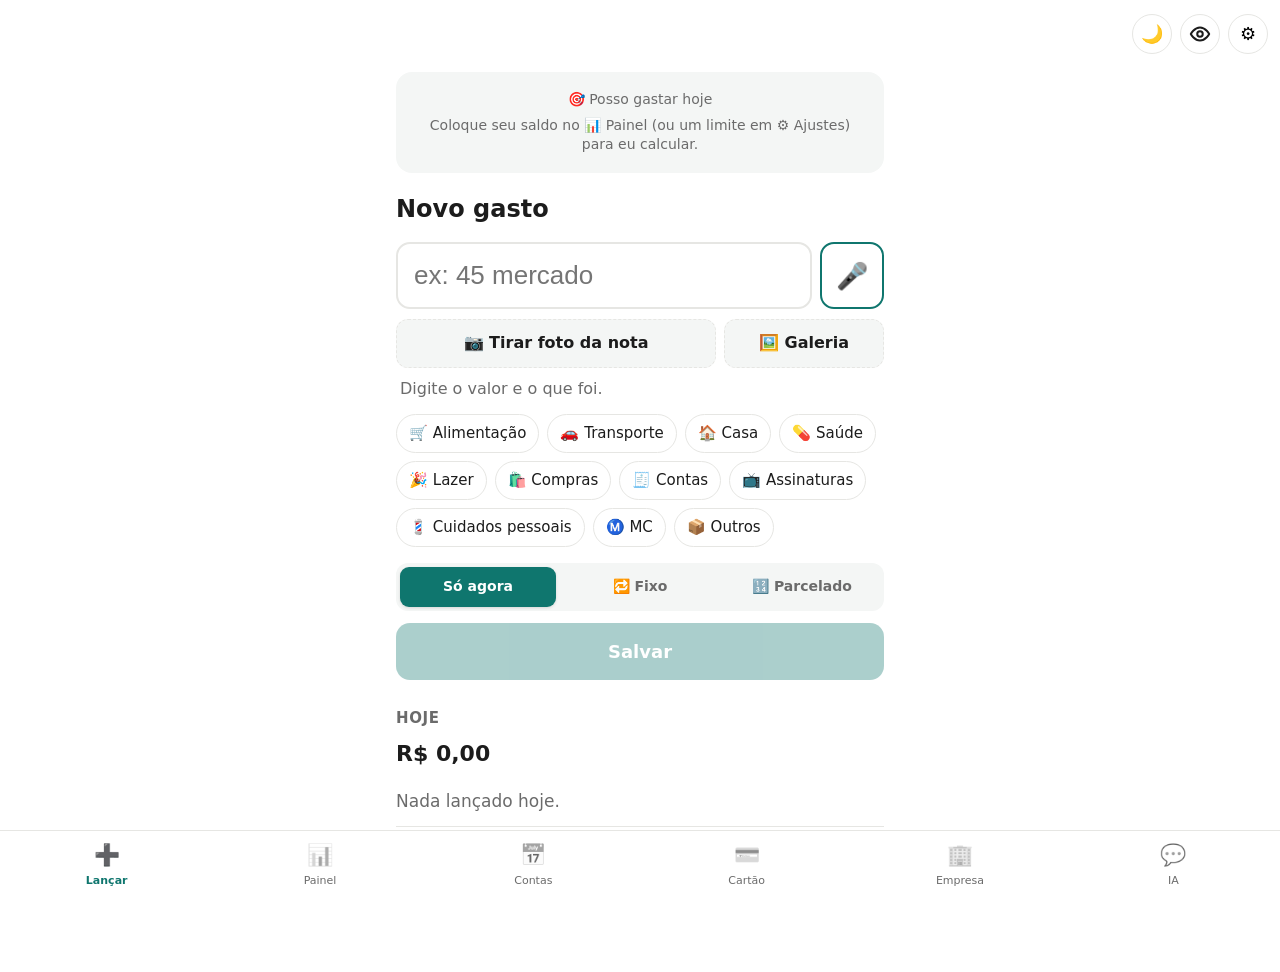
==== commit 2086ed5a: "Nuvem (Supabase): backup automático e mesmos dados em outro celular Co-Authored-By: Claude Opus 5.5 " ====
--- a/index.html
+++ b/index.html
@@ -170,6 +170,36 @@
         </div>
       </div>
 
+      <div class="card" id="card-nuvem">
+        <p class="rotulo">☁️ Nuvem (Supabase)</p>
+        <p id="nuvem-status" class="sub sub-topo">Desligada. Seus dados ficam só neste celular.</p>
+        <div id="nuvem-form">
+          <label for="nuvem-url">Project URL</label>
+          <input id="nuvem-url" type="url" inputmode="url" placeholder="https://xxxx.supabase.co" autocomplete="off">
+          <label for="nuvem-chave">anon public key</label>
+          <input id="nuvem-chave" type="text" placeholder="eyJ..." autocomplete="off">
+          <label for="nuvem-email">E-mail</label>
+          <input id="nuvem-email" type="email" autocomplete="username">
+          <label for="nuvem-senha">Senha</label>
+          <input id="nuvem-senha" type="password" autocomplete="current-password">
+          <button id="nuvem-entrar" type="button" class="btn-primary">Entrar e sincronizar</button>
+          <details class="nuvem-ajuda"><summary>Primeira vez? Prepare o banco (1 vez só)</summary>
+            <p class="sub">No Supabase: <b>SQL Editor → New query</b>, cole o texto abaixo e toque em <b>Run</b>.</p>
+            <textarea id="nuvem-sql" rows="6" readonly></textarea>
+            <button id="nuvem-copiar" type="button" class="btn-sec largo">Copiar texto</button>
+          </details>
+        </div>
+        <div id="nuvem-ligada" hidden>
+          <button id="nuvem-agora" type="button" class="btn-sec largo">🔄 Sincronizar agora</button>
+          <button id="nuvem-sair" type="button" class="btn-link">Desconectar este celular</button>
+        </div>
+        <div id="nuvem-escolha" class="nuvem-escolha" hidden>
+          <p><b>Já existem dados na nuvem e neste celular.</b> Qual você quer usar?</p>
+          <button id="nuvem-usar-nuvem" type="button" class="btn-primary">Usar os da nuvem</button>
+          <button id="nuvem-usar-local" type="button" class="btn-sec largo">Manter os deste celular</button>
+        </div>
+      </div>
+
       <div class="card">
         <p class="rotulo">💬 Lançamentos do chat</p>
         <p id="sync-status" class="sub">Ainda não buscou.</p>
@@ -391,5 +421,6 @@
   <script src="hoje.js"></script>
   <script src="pago-agora.js"></script>
   <script src="nota.js"></script>
+  <script src="nuvem.js"></script>
 </body>
 </html>
--- a/style.css
+++ b/style.css
@@ -342,3 +342,13 @@
 main h1 { padding-right: 150px; }
 .mes-nav { margin-top: 52px; }
 .mes-nav h1 { padding-right: 0; text-align: center; }
+#btn-olho { color: var(--text); display: grid; place-items: center; }
+
+/* Nuvem */
+#card-nuvem input, #card-nuvem textarea { width: 100%; }
+#nuvem-sql { font-family: ui-monospace, monospace; font-size: 12px; }
+.nuvem-ajuda { background: var(--soft); border-radius: 12px; padding: 10px 12px; margin-top: 12px; }
+.nuvem-ajuda summary { cursor: pointer; font-weight: 600; font-size: 15px; }
+.nuvem-escolha { display: grid; gap: 8px; margin-top: 8px; }
+.nuvem-escolha p { margin: 0; }
+#nuvem-status.ok { color: var(--ok); } #nuvem-status.bad { color: var(--bad); }
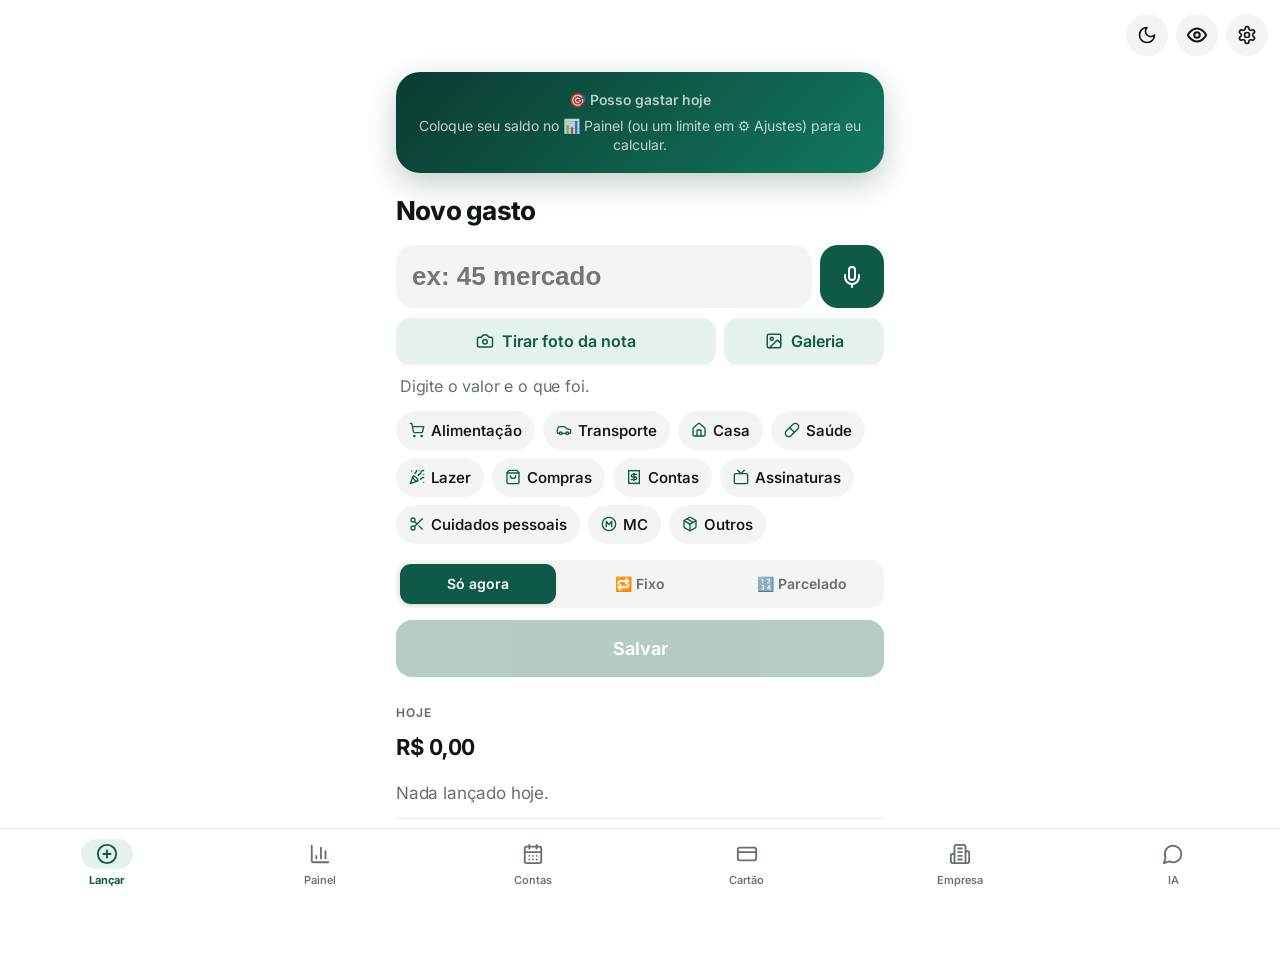
==== commit 58f02912: "Prévia do visual moderno: ícones de traço, fonte Inter, cartão de saldo em destaque Ainda não public" ====
--- a/index.html
+++ b/index.html
@@ -13,6 +13,7 @@
   <link rel="icon" href="icons/cifrao-192.png">
   <link rel="apple-touch-icon" href="icons/cifrao-192.png">
   <link rel="stylesheet" href="style.css">
+  <link rel="stylesheet" href="tema.css">
 </head>
 <body>
   <div class="botoes-topo">
@@ -409,6 +410,7 @@
     <button data-tab="ajustes" hidden><span>⚙️</span>Ajustes</button>
   </nav>
 
+  <script src="icones.js"></script>
   <script src="app.js"></script>
   <script src="contas.js"></script>
   <script src="saldo.js"></script>
@@ -422,5 +424,6 @@
   <script src="pago-agora.js"></script>
   <script src="nota.js"></script>
   <script src="nuvem.js"></script>
+  <script src="visual.js"></script>
 </body>
 </html>
--- a/tema.css
+++ b/tema.css
@@ -0,0 +1,126 @@
+/* Tema moderno (estilo app de banco): fundo branco, cartões sem borda, verde-escuro, Inter.
+   Só aparência: carrega depois do style.css e sobrescreve. */
+@font-face {
+  font-family: 'Inter';
+  src: url('fonts/inter.woff2') format('woff2');
+  font-weight: 100 900; font-style: normal; font-display: swap;
+}
+:root {
+  --bg: #ffffff;
+  --card: #ffffff;
+  --soft: #f3f5f4;
+  --text: #0f1713;
+  --muted: #66706b;
+  --line: #e8ebe9;
+  --accent: #0e5a47;
+  --accent-2: #12785e;
+  --accent-soft: #e5f2ed;
+  --ok: #138a5a;
+  --warn: #c27c0e;
+  --bad: #d23c3c;
+  --bar-bg: #e9edeb;
+  --hero-1: #0b3b30;
+  --hero-2: #12785e;
+  --sombra: 0 1px 2px rgba(16, 24, 20, .05), 0 6px 20px rgba(16, 24, 20, .06);
+}
+[data-theme="dark"] {
+  --bg: #0d1110; --card: #161b19; --soft: #1d2421; --text: #eef3f0; --muted: #98a39e;
+  --line: #262e2b; --accent: #3fcf9a; --accent-2: #2bb383; --accent-soft: #173229;
+  --ok: #4fd69f; --warn: #f2bd4b; --bad: #ff7b7b; --bar-bg: #26302c;
+  --hero-1: #0f2e26; --hero-2: #145c49; --sombra: 0 1px 2px rgba(0,0,0,.3);
+}
+
+body { font-family: 'Inter', system-ui, -apple-system, 'Segoe UI', Roboto, sans-serif; letter-spacing: -0.01em; -webkit-font-smoothing: antialiased; }
+h1 { font-size: 26px; font-weight: 750; letter-spacing: -0.03em; }
+h2 { font-size: 12px; letter-spacing: .08em; font-weight: 650; }
+.num, .valor-grande, .valor-medio, .val, .hoje-total { font-variant-numeric: tabular-nums; letter-spacing: -0.02em; }
+.ico { display: inline-block; vertical-align: -0.2em; flex-shrink: 0; }
+
+/* Cartões: sem borda, sombra leve, cantos maiores */
+.card { border: 0; border-radius: 20px; box-shadow: var(--sombra); }
+.resumo-contas, .resumo-ia, .neg-resumo, .agora, .fatura, .a-receber, .compras-ativas, .nuvem-ajuda, #nota-detalhes { box-shadow: none; }
+
+/* Botões do topo */
+.btn-tema { border: 0; background: var(--soft); color: var(--text); width: 42px; height: 42px; display: grid; place-items: center; transition: transform .12s; }
+.btn-tema:active { transform: scale(.92); }
+
+/* Cartão herói: "Posso gastar hoje" e "Tenho agora" */
+.hoje-card, .saldo {
+  background: linear-gradient(135deg, var(--hero-1), var(--hero-2)) !important;
+  color: #fff !important; border: 0; border-radius: 24px; box-shadow: 0 10px 30px rgba(11, 59, 48, .25);
+}
+.hoje-card .rotulo-suave, .saldo .rotulo-suave { color: rgba(255,255,255,.75); font-weight: 550; }
+.hoje-card .sub, .saldo .sub, .saldo-linhas, .saldo-depois { color: rgba(255,255,255,.75) !important; }
+.saldo-linhas b, .saldo-depois b { color: #fff !important; }
+.hoje-card .valor-grande, .saldo .valor-grande { color: #fff; font-size: 44px; font-weight: 800; }
+.hoje-card .ok, .saldo .ok { color: #8ff0c6 !important; }
+.hoje-card .warn, .saldo .warn { color: #ffd479 !important; }
+.hoje-card .bad, .saldo .bad { color: #ffb0b0 !important; }
+.hoje-card .ver-conta { color: rgba(255,255,255,.85) !important; }
+.hoje-conta { border-top-color: rgba(255,255,255,.18); color: rgba(255,255,255,.75); }
+.hoje-conta b { color: #fff; }
+.saldo-depois { border-top-color: rgba(255,255,255,.18); }
+.a-receber { background: rgba(255,255,255,.1); }
+.a-receber .rotulo-suave, .a-receber .desc, .a-receber .val { color: #fff; }
+.a-receber .del { color: rgba(255,255,255,.7); }
+.saldo .linha-entrada input { background: rgba(255,255,255,.12); border-color: rgba(255,255,255,.25); color: #fff; }
+.saldo .linha-entrada input::placeholder { color: rgba(255,255,255,.6); }
+.saldo .btn-pagar, .hoje-card .btn-pagar { background: #fff; color: var(--hero-1); }
+
+/* Cartão "Gastei este mês" mais discreto */
+.destaque { background: var(--soft); box-shadow: none; }
+.destaque .valor-grande { font-size: 36px; }
+
+/* Campo de lançar */
+#entrada { border: 0; background: var(--soft); border-radius: 18px; font-weight: 600; }
+#entrada:focus { box-shadow: 0 0 0 2px var(--accent); }
+.btn-voz { border: 0; background: var(--accent); color: #fff; border-radius: 18px; display: grid; place-items: center; }
+.btn-voz.ouvindo { background: var(--bad); }
+.btn-nota { border: 0; background: var(--accent-soft); color: var(--accent); display: flex; align-items: center; justify-content: center; gap: 8px; border-radius: 14px; }
+
+/* Chips de categoria */
+.chip { border: 0; background: var(--soft); display: inline-flex; align-items: center; gap: 6px; padding: 9px 13px; font-weight: 550; }
+.chip .ico { color: var(--accent); }
+.chip.sel { background: var(--accent); color: #fff; }
+.chip.sel .ico { color: #fff; }
+
+/* Segmentos (Só agora / Fixo / Parcelado, abas internas) */
+.segmento { background: var(--soft); border-radius: 14px; }
+.segmento button { border-radius: 11px; }
+.segmento.tres button.sel { background: var(--accent); color: #fff; }
+
+/* Botões */
+.btn-primary { background: var(--accent); border-radius: 16px; font-weight: 650; transition: transform .12s, opacity .12s; }
+.btn-primary:active, .btn-pagar:active, .chip:active { transform: scale(.97); }
+.btn-primary:disabled { opacity: .3; }
+.btn-sec { border-color: var(--line); color: var(--accent); border-radius: 14px; }
+.btn-pagar { background: var(--accent); border-radius: 12px; }
+
+/* Listas de gastos: ícone num quadradinho */
+.lista li { border-bottom-color: var(--line); }
+.lista .emoji { width: 38px; height: 38px; border-radius: 12px; background: var(--accent-soft); color: var(--accent); display: grid; place-items: center; font-size: 18px; flex-shrink: 0; }
+.lista .val { font-weight: 650; }
+.lista .del { color: var(--muted); opacity: .6; }
+
+/* Por categoria */
+.cat-nome { display: inline-flex; align-items: center; gap: 8px; font-weight: 600; }
+.cat-ico { width: 28px; height: 28px; border-radius: 9px; background: var(--accent-soft); color: var(--accent); display: grid; place-items: center; }
+.barra { background: var(--bar-bg); }
+.lista-cat .barra-cheia { background: var(--accent); }
+
+/* Barra de baixo */
+.abas { background: rgba(255,255,255,.92); backdrop-filter: blur(12px); -webkit-backdrop-filter: blur(12px); border-top: 1px solid var(--line); }
+[data-theme="dark"] .abas { background: rgba(22,27,25,.92); }
+.abas button { font-weight: 550; gap: 4px; }
+.abas button span { filter: none; opacity: 1; width: 52px; height: 30px; border-radius: 999px; display: grid; place-items: center; color: var(--muted); transition: background .15s; }
+.abas button.ativa { color: var(--accent); }
+.abas button.ativa span { background: var(--accent-soft); color: var(--accent); }
+
+/* Aviso que desliza de baixo */
+.toast { border-radius: 16px; animation: subir .22s ease-out; }
+@keyframes subir { from { transform: translateY(16px); opacity: 0; } to { transform: none; opacity: 1; } }
+@media (prefers-reduced-motion: reduce) { .toast { animation: none; } }
+
+/* Contas e cartões */
+.conta { border: 0; border-left: 4px solid var(--line); border-radius: 16px; box-shadow: var(--sombra); background: var(--card); }
+.tag { background: var(--soft); }
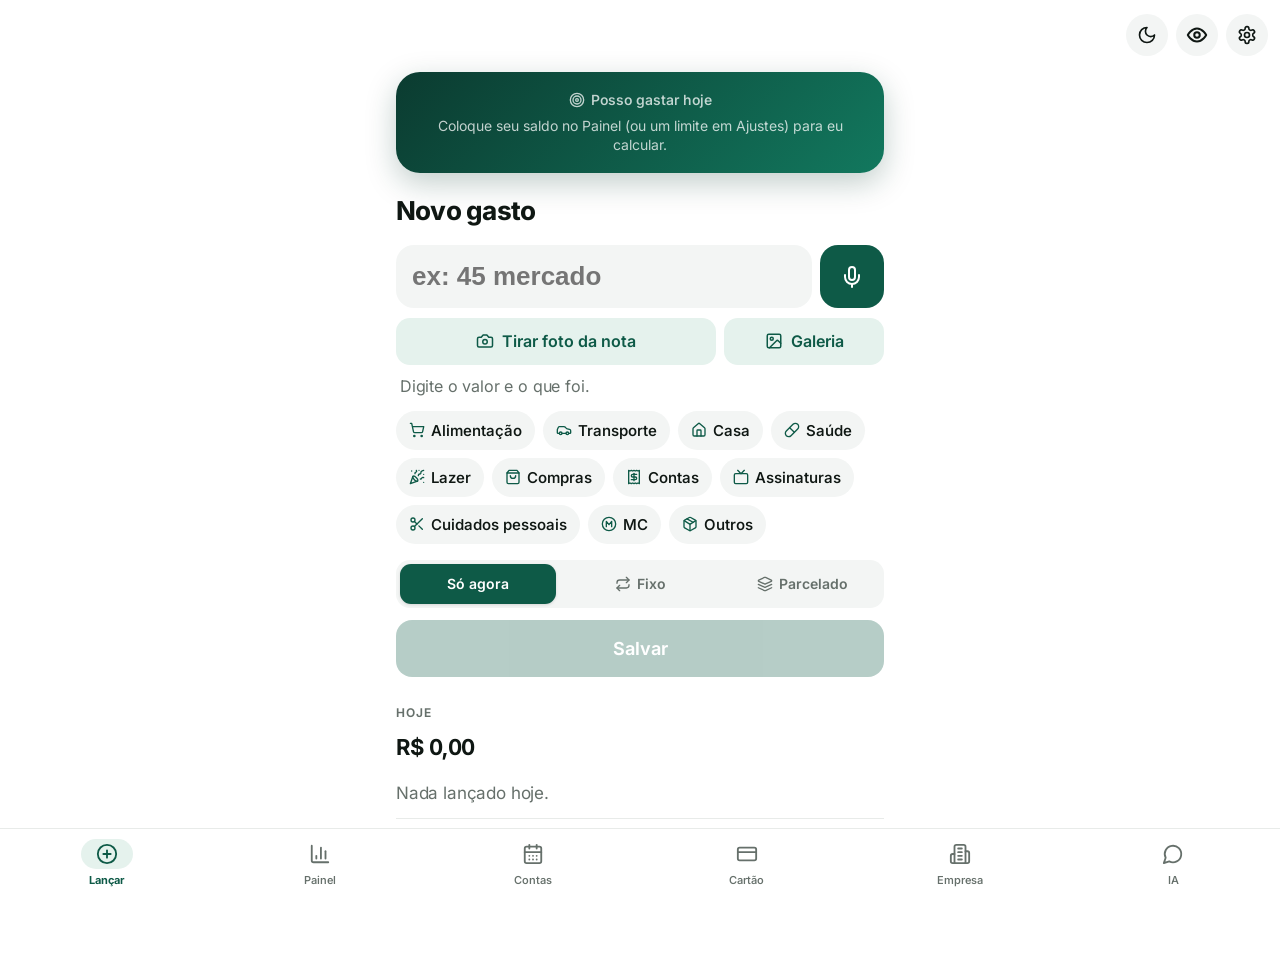
==== commit f98945af: "Visual moderno em todas as abas: ícones de traço, fonte Inter, cartão verde de saldo Também corrige " ====
--- a/index.html
+++ b/index.html
@@ -42,8 +42,8 @@
         <div id="chips" class="chips"></div>
         <div class="segmento tres" id="tipo-gasto" role="radiogroup" aria-label="Esse gasto se repete?">
           <button type="button" data-tg="agora" class="sel">Só agora</button>
-          <button type="button" data-tg="fixo">🔁 Fixo</button>
-          <button type="button" data-tg="parcelado">🔢 Parcelado</button>
+          <button type="button" data-tg="fixo"><i data-i="repetir"></i> Fixo</button>
+          <button type="button" data-tg="parcelado"><i data-i="parcelas"></i> Parcelado</button>
         </div>
         <div id="grupo-tg-fixo" class="linha-tg" hidden>
           <label for="tg-dia">Vence todo dia</label>
@@ -61,7 +61,7 @@
       </form>
 
       <div id="nota-painel" class="card nota-painel" hidden>
-        <p class="rotulo">🧾 Nota lida</p>
+        <p class="rotulo"><i data-i="recibo"></i> Nota lida</p>
         <p id="nota-status" class="sub"></p>
         <div id="nota-campos" hidden>
           <label for="nota-loja">Onde foi</label>
@@ -128,10 +128,10 @@
       <h2>Pergunte à assistente</h2>
       <p class="sub sub-topo">Abre o Claude já com os seus números do mês.</p>
       <div class="perguntas">
-        <a class="pergunta" data-pergunta="analise" target="_blank" rel="noopener">📋 Analise meu mês</a>
-        <a class="pergunta" data-pergunta="cortar" target="_blank" rel="noopener">✂️ Onde posso cortar?</a>
-        <a class="pergunta" data-pergunta="orcamento" target="_blank" rel="noopener">🎯 Monte meu orçamento</a>
-        <a class="pergunta" data-pergunta="habito" target="_blank" rel="noopener">🧠 Por que gasto assim?</a>
+        <a class="pergunta" data-pergunta="analise" target="_blank" rel="noopener"><i data-i="lista"></i> Analise meu mês</a>
+        <a class="pergunta" data-pergunta="cortar" target="_blank" rel="noopener"><i data-i="tesoura"></i> Onde posso cortar?</a>
+        <a class="pergunta" data-pergunta="orcamento" target="_blank" rel="noopener"><i data-i="alvo"></i> Monte meu orçamento</a>
+        <a class="pergunta" data-pergunta="habito" target="_blank" rel="noopener"><i data-i="cerebro"></i> Por que gasto assim?</a>
       </div>
       <form id="form-pergunta" class="card" autocomplete="off">
         <label for="pergunta-livre">Ou escreva sua pergunta</label>
@@ -166,13 +166,13 @@
       <div class="card">
         <p class="rotulo">Aparência</p>
         <div class="linha-botoes">
-          <button type="button" class="btn-sec" data-tema="light">☀️ Claro</button>
-          <button type="button" class="btn-sec" data-tema="dark">🌙 Escuro</button>
+          <button type="button" class="btn-sec" data-tema="light"><i data-i="sol"></i> Claro</button>
+          <button type="button" class="btn-sec" data-tema="dark"><i data-i="lua"></i> Escuro</button>
         </div>
       </div>
 
       <div class="card" id="card-nuvem">
-        <p class="rotulo">☁️ Nuvem (Supabase)</p>
+        <p class="rotulo"><i data-i="nuvem"></i> Nuvem (Supabase)</p>
         <p id="nuvem-status" class="sub sub-topo">Desligada. Seus dados ficam só neste celular.</p>
         <div id="nuvem-form">
           <label for="nuvem-url">Project URL</label>
@@ -191,7 +191,7 @@
           </details>
         </div>
         <div id="nuvem-ligada" hidden>
-          <button id="nuvem-agora" type="button" class="btn-sec largo">🔄 Sincronizar agora</button>
+          <button id="nuvem-agora" type="button" class="btn-sec largo"><i data-i="atualizar"></i> Sincronizar agora</button>
           <button id="nuvem-sair" type="button" class="btn-link">Desconectar este celular</button>
         </div>
         <div id="nuvem-escolha" class="nuvem-escolha" hidden>
@@ -202,9 +202,9 @@
       </div>
 
       <div class="card">
-        <p class="rotulo">💬 Lançamentos do chat</p>
+        <p class="rotulo"><i data-i="ia"></i> Lançamentos do chat</p>
         <p id="sync-status" class="sub">Ainda não buscou.</p>
-        <button id="btn-sync" type="button" class="btn-primary">🔄 Buscar do chat agora</button>
+        <button id="btn-sync" type="button" class="btn-primary"><i data-i="atualizar"></i> Buscar do chat agora</button>
       </div>
 
       <div class="card">
@@ -236,8 +236,8 @@
       </div>
 
       <div class="segmento" role="tablist">
-        <button type="button" data-seg2="contas" class="sel">📅 Contas e parcelas</button>
-        <button type="button" data-seg2="neg">⚠️ Negativações</button>
+        <button type="button" data-seg2="contas" class="sel"><i data-i="calendario"></i> Contas e parcelas</button>
+        <button type="button" data-seg2="neg"><i data-i="alerta"></i> Negativações</button>
       </div>
 
       <div id="seg-neg" hidden>
@@ -264,7 +264,7 @@
 
       <div id="seg-contas">
         <form id="form-agora" class="card agora" autocomplete="off">
-          <label for="agora-texto">⚡ Paguei agora</label>
+          <label for="agora-texto"><i data-i="raio"></i> Paguei agora</label>
           <div class="linha-entrada">
             <input id="agora-texto" type="text" placeholder="ex: 70 maconha">
             <button type="submit" id="agora-salvar" class="btn-pagar" disabled>Salvar</button>
@@ -280,9 +280,9 @@
 
           <p class="rotulo">Tipo</p>
           <div class="chips" id="conta-tipos">
-            <button type="button" class="chip sel" data-tipo="fixa">🔁 Fixa todo mês</button>
-            <button type="button" class="chip" data-tipo="parcelada">🔢 Parcelada</button>
-            <button type="button" class="chip" data-tipo="unica">1️⃣ Só uma vez</button>
+            <button type="button" class="chip sel" data-tipo="fixa"><i data-i="repetir"></i> Fixa todo mês</button>
+            <button type="button" class="chip" data-tipo="parcelada"><i data-i="parcelas"></i> Parcelada</button>
+            <button type="button" class="chip" data-tipo="unica"><i data-i="um"></i> Só uma vez</button>
           </div>
 
           <label for="conta-valor" id="conta-valor-rotulo">Valor por mês</label>
@@ -327,9 +327,9 @@
         <form id="form-compra" class="card" autocomplete="off" hidden>
           <label for="compra-texto">Nova compra no cartão</label>
           <div class="segmento tres" id="tipo-compra" role="radiogroup" aria-label="Tipo de compra">
-            <button type="button" data-tc="nova" class="sel">🛒 Nova</button>
-            <button type="button" data-tc="andamento">🔢 Já parcelada</button>
-            <button type="button" data-tc="fixa">🔁 Fixa</button>
+            <button type="button" data-tc="nova" class="sel"><i data-i="carrinho"></i> Nova</button>
+            <button type="button" data-tc="andamento"><i data-i="parcelas"></i> Já parcelada</button>
+            <button type="button" data-tc="fixa"><i data-i="repetir"></i> Fixa</button>
           </div>
           <input id="compra-texto" type="text" placeholder="ex: 300 celular 10x">
           <div id="grupo-andamento" class="linha-tg" hidden>
@@ -379,9 +379,9 @@
 
       <form id="form-emp" class="card" autocomplete="off">
         <div class="segmento tres" id="tipo-emp" role="radiogroup" aria-label="Tipo de movimento">
-          <button type="button" data-te="entrada" class="sel">💰 Entrou</button>
-          <button type="button" data-te="despesa">🧾 Despesa</button>
-          <button type="button" data-te="retirada">💸 Liberar p/ mim</button>
+          <button type="button" data-te="entrada" class="sel"><i data-i="entrada"></i> Entrou</button>
+          <button type="button" data-te="despesa"><i data-i="recibo"></i> Despesa</button>
+          <button type="button" data-te="retirada"><i data-i="liberar"></i> Liberar p/ mim</button>
         </div>
         <input id="emp-texto" type="text" placeholder="ex: 540 Ademicon">
         <label class="check" id="emp-previsto-linha"><input id="emp-previsto" type="checkbox"> Ainda vai entrar (não caiu)</label>
@@ -401,13 +401,13 @@
   </div>
 
   <nav class="abas">
-    <button data-tab="lancar" class="ativa"><span>➕</span>Lançar</button>
-    <button data-tab="painel"><span>📊</span>Painel</button>
-    <button data-tab="contas"><span>📅</span>Contas</button>
-    <button data-tab="cartao"><span>💳</span>Cartão</button>
-    <button data-tab="empresa"><span>🏢</span>Empresa</button>
-    <button data-tab="assistente"><span>💬</span>IA</button>
-    <button data-tab="ajustes" hidden><span>⚙️</span>Ajustes</button>
+    <button data-tab="lancar" class="ativa"><span></span>Lançar</button>
+    <button data-tab="painel"><span></span>Painel</button>
+    <button data-tab="contas"><span></span>Contas</button>
+    <button data-tab="cartao"><span></span>Cartão</button>
+    <button data-tab="empresa"><span></span>Empresa</button>
+    <button data-tab="assistente"><span></span>IA</button>
+    <button data-tab="ajustes" hidden><span></span>Ajustes</button>
   </nav>
 
   <script src="icones.js"></script>
--- a/tema.css
+++ b/tema.css
@@ -124,3 +124,20 @@
 /* Contas e cartões */
 .conta { border: 0; border-left: 4px solid var(--line); border-radius: 16px; box-shadow: var(--sombra); background: var(--card); }
 .tag { background: var(--soft); }
+
+/* Legibilidade dentro do cartão verde */
+.a-receber .desc small { color: rgba(255,255,255,.7); }
+.a-receber .del { color: #fff !important; opacity: .75; }
+.saldo-linhas span .ico, .hoje-conta span .ico { opacity: .85; }
+
+/* Ícones nos textos e botões */
+.rotulo .ico, .rotulo-suave .ico, label .ico, .segmento .ico, .btn-sec .ico, .btn-primary .ico, .pergunta .ico { vertical-align: -0.22em; margin-right: 2px; }
+.pergunta { display: flex; align-items: center; gap: 8px; border: 0; background: var(--soft); border-radius: 14px; font-weight: 550; }
+.pergunta .ico { color: var(--accent); }
+.tag .ico { vertical-align: -0.15em; }
+.emp-cabecalho h1 { display: flex; align-items: center; gap: 10px; }
+.emp-cabecalho h1 .ico { color: var(--accent); }
+.gargalos li { border: 0; border-left: 4px solid var(--line); box-shadow: var(--sombra); border-radius: 16px; }
+.resumo-ia { background: var(--accent-soft); }
+.chips .chip { white-space: nowrap; }
+.selo-serasa { white-space: nowrap; }
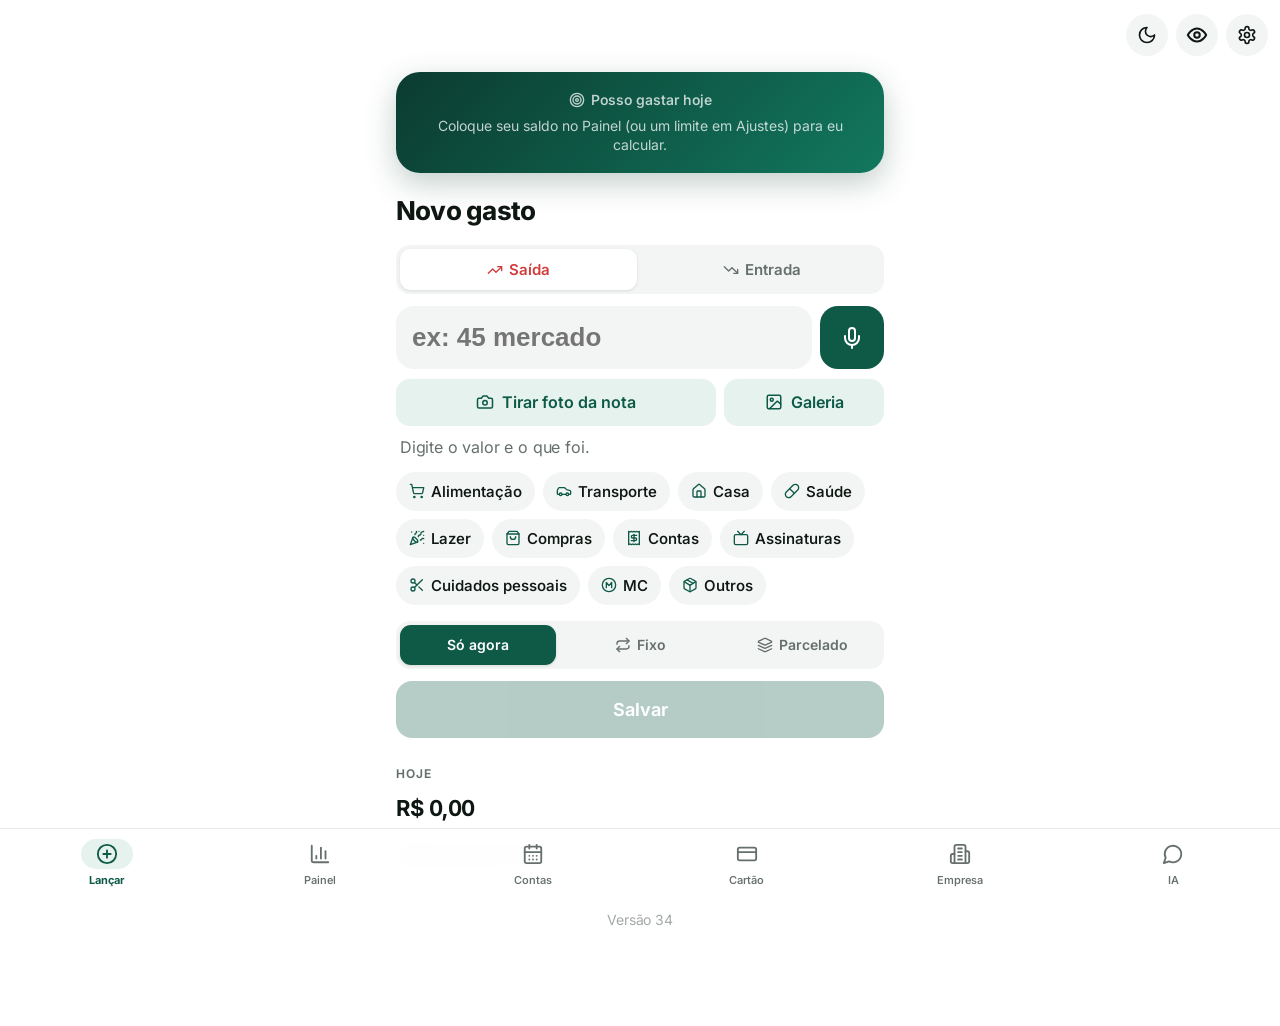
==== commit d9bcd38b: "Seletor Saída | Entrada na tela de lançar Co-Authored-By: Claude Opus 5.5 <noreply@anthropic.com> Cl" ====
--- a/index.html
+++ b/index.html
@@ -26,7 +26,11 @@
     <!-- ABA LANÇAR -->
     <section id="tab-lancar" class="tab active">
       <button id="card-hoje" type="button" class="card hoje-card" aria-expanded="false"></button>
-      <h1>Novo gasto</h1>
+      <h1 id="titulo-lancar">Novo gasto</h1>
+      <div class="segmento modo-lancar" id="modo-lancar" role="radiogroup" aria-label="Saída ou entrada">
+        <button type="button" data-modo="saida" class="sel"><i data-i="sobe"></i> Saída</button>
+        <button type="button" data-modo="entrada"><i data-i="desce"></i> Entrada</button>
+      </div>
       <form id="form-gasto" autocomplete="off">
         <div class="linha-entrada">
           <input id="entrada" type="text" inputmode="text" placeholder="ex: 45 mercado" aria-label="Digite valor e descrição">
@@ -39,6 +43,7 @@
         <input id="arquivo-nota-camera" type="file" accept="image/*" capture="environment" hidden>
         <input id="arquivo-nota" type="file" accept="image/*" hidden>
         <div id="preview" class="preview">Digite o valor e o que foi.</div>
+        <label class="check" id="linha-previsto" hidden><input id="entrada-prevista" type="checkbox"> Ainda vai entrar (não caiu)</label>
         <div id="chips" class="chips"></div>
         <div class="segmento tres" id="tipo-gasto" role="radiogroup" aria-label="Esse gasto se repete?">
           <button type="button" data-tg="agora" class="sel">Só agora</button>
--- a/tema.css
+++ b/tema.css
@@ -141,3 +141,7 @@
 .resumo-ia { background: var(--accent-soft); }
 .chips .chip { white-space: nowrap; }
 .selo-serasa { white-space: nowrap; }
+.modo-lancar { margin: 0 0 12px; }
+.modo-lancar button.sel { background: var(--card); color: var(--bad); box-shadow: 0 1px 3px rgba(0,0,0,.1); }
+.modo-lancar.entrada button.sel { color: var(--ok); }
+#linha-previsto { margin: 0 0 12px !important; }
